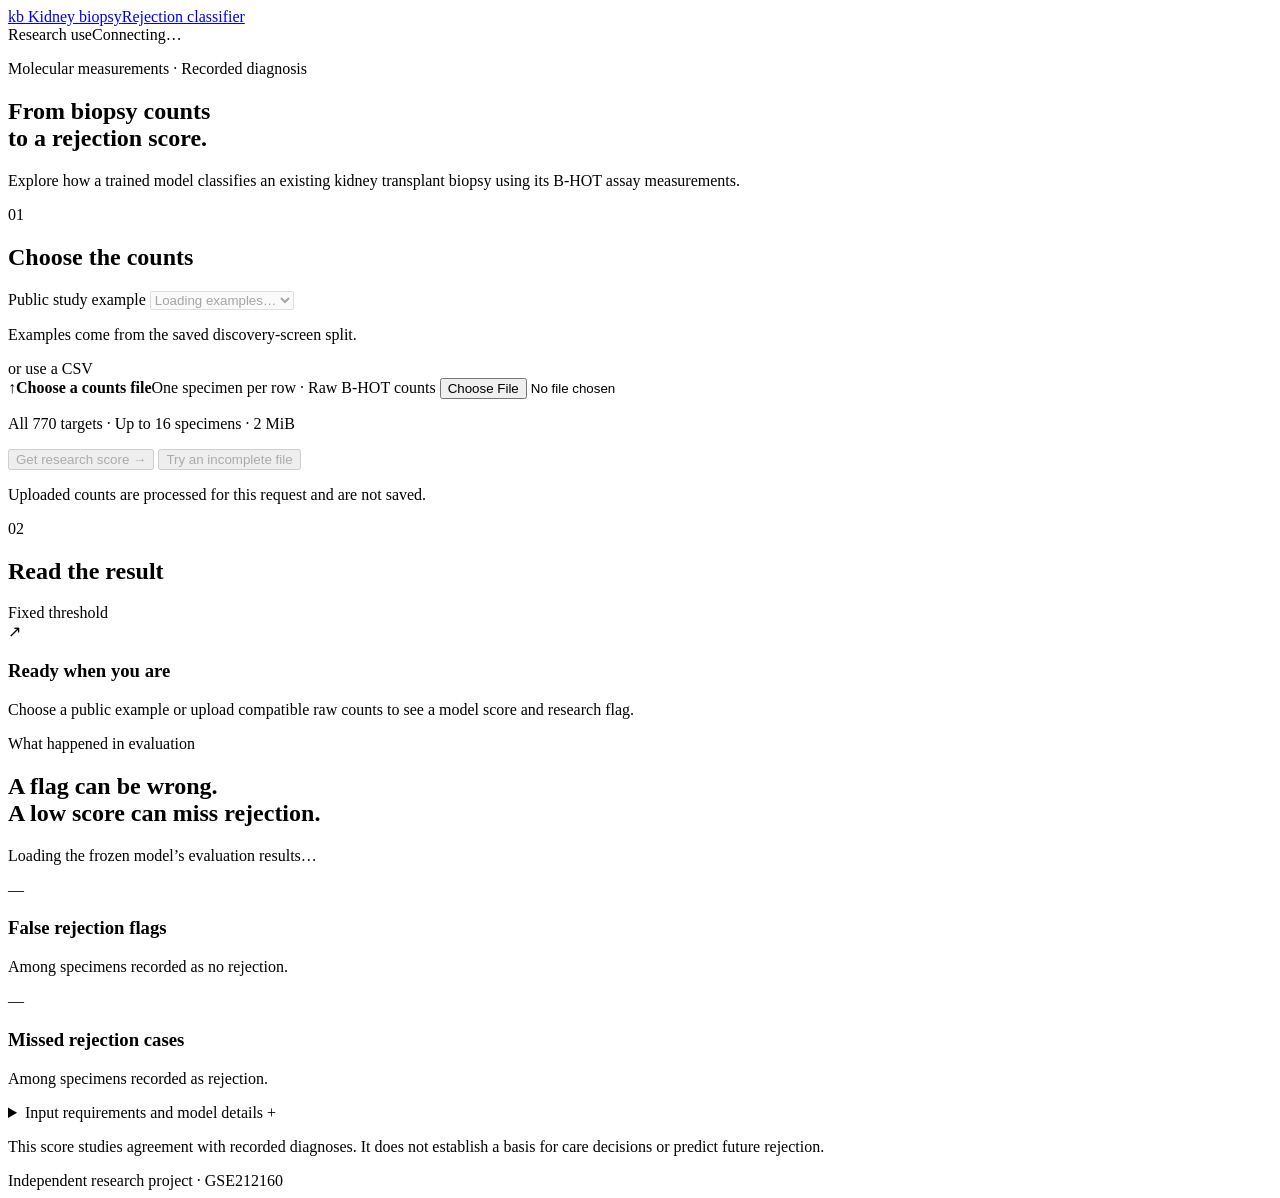
==== src/kidney_biopsy/static/index.html @ b18dcd8f "Complete subtype analysis and add tested prediction service Compare four-class models with the froze" ====
<!doctype html>
<html lang="en">
<head>
  <meta charset="utf-8">
  <meta name="viewport" content="width=device-width, initial-scale=1">
  <meta name="theme-color" content="#173b40">
  <title>Kidney biopsy · Research classifier</title>
  <link rel="stylesheet" href="/assets/style.css">
  <script src="/assets/app.js" defer></script>
</head>
<body>
  <header class="site-header">
    <a class="brand" href="/" aria-label="Kidney biopsy classifier home">
      <span class="brand-mark" aria-hidden="true">kb</span>
      <span>Kidney biopsy<span class="brand-subtitle">Rejection classifier</span></span>
    </a>
    <div class="header-right"><span class="research-tag">Research use</span><span class="service-status" id="service-status" role="status">Connecting…</span></div>
  </header>
  <main>
    <section class="intro" aria-labelledby="page-title">
      <p class="eyebrow">Molecular measurements · Recorded diagnosis</p>
      <h1 id="page-title">From biopsy counts<br>to a rejection score.</h1>
      <p class="intro-copy">Explore how a trained model classifies an existing kidney transplant biopsy using its B-HOT assay measurements.</p>
    </section>

    <div class="workspace">
      <section class="panel input-panel" aria-labelledby="input-title">
        <div class="section-heading"><span class="step-number">01</span><h2 id="input-title">Choose the counts</h2></div>
        <label for="example-select">Public study example</label>
        <select id="example-select" disabled><option value="">Loading examples…</option></select>
        <p id="example-description" class="field-help">Examples come from the saved discovery-screen split.</p>
        <div class="divider"><span>or use a CSV</span></div>
        <label class="upload-label" for="counts-file"><span class="upload-symbol" aria-hidden="true">↑</span><strong>Choose a counts file</strong><span>One specimen per row · Raw B-HOT counts</span></label>
        <input id="counts-file" type="file" accept=".csv,text/csv" aria-describedby="input-limits">
        <div class="file-selection" id="file-selection" hidden><span id="file-name"></span><button id="clear-file" type="button" class="text-button">Clear</button></div>
        <p class="field-help" id="input-limits">All 770 targets · Up to 16 specimens · 2 MiB</p>
        <button type="button" id="run-button" class="primary-button" disabled>Get research score <span aria-hidden="true">→</span></button>
        <button type="button" id="invalid-button" class="invalid-button" disabled>Try an incomplete file</button>
        <p class="privacy-note">Uploaded counts are processed for this request and are not saved.</p>
      </section>

      <section class="panel result-panel" aria-labelledby="result-title">
        <div class="section-heading"><span class="step-number">02</span><h2 id="result-title">Read the result</h2><span class="fixed-tag">Fixed threshold</span></div>
        <div id="result-content" aria-live="polite" aria-atomic="true">
          <div class="empty-result"><span class="empty-icon" aria-hidden="true">↗</span><h3>Ready when you are</h3><p>Choose a public example or upload compatible raw counts to see a model score and research flag.</p></div>
        </div>
        <div id="threshold-context" class="threshold-context" hidden>
          <div><span>Frozen threshold</span><strong id="threshold-value"></strong></div>
          <p>A score at or above this threshold receives a rejection flag. The threshold was selected on discovery-screen data and is held fixed here.</p>
        </div>
      </section>
    </div>

    <section class="evidence" aria-labelledby="evidence-title">
      <div class="evidence-intro"><p class="eyebrow">What happened in evaluation</p><h2 id="evidence-title">A flag can be wrong.<br>A low score can miss rejection.</h2><p id="evaluation-description">Loading the frozen model’s evaluation results…</p></div>
      <div class="evidence-card"><span class="evidence-number" id="false-flags">—</span><h3>False rejection flags</h3><p id="false-flags-description">Among specimens recorded as no rejection.</p></div>
      <div class="evidence-card"><span class="evidence-number" id="missed-rejection">—</span><h3>Missed rejection cases</h3><p id="missed-description">Among specimens recorded as rejection.</p></div>
    </section>

    <details class="requirements" id="input-requirements"><summary>Input requirements and model details <span aria-hidden="true">+</span></summary><div class="requirements-content"><p>The CSV starts with a specimen ID column, followed by all required raw assay targets, including the 12 housekeeping targets. Target columns may be reordered. Missing, duplicate, extra, nonnumeric, negative, or non-finite measurements fail the entire batch. Specimen IDs must be present and unique.</p><p>The caller must establish that measurements came from the compatible assay. A valid numeric file alone cannot establish assay compatibility.</p><p><a href="/model" target="_blank" rel="noopener">View required target names and model metadata ↗</a></p><p class="model-version">Model <code id="model-version">Unavailable</code></p></div></details>
    <footer><p>This score studies agreement with recorded diagnoses. It does not establish a basis for care decisions or predict future rejection.</p><span>Independent research project · GSE212160</span></footer>
  </main>
</body>
</html>
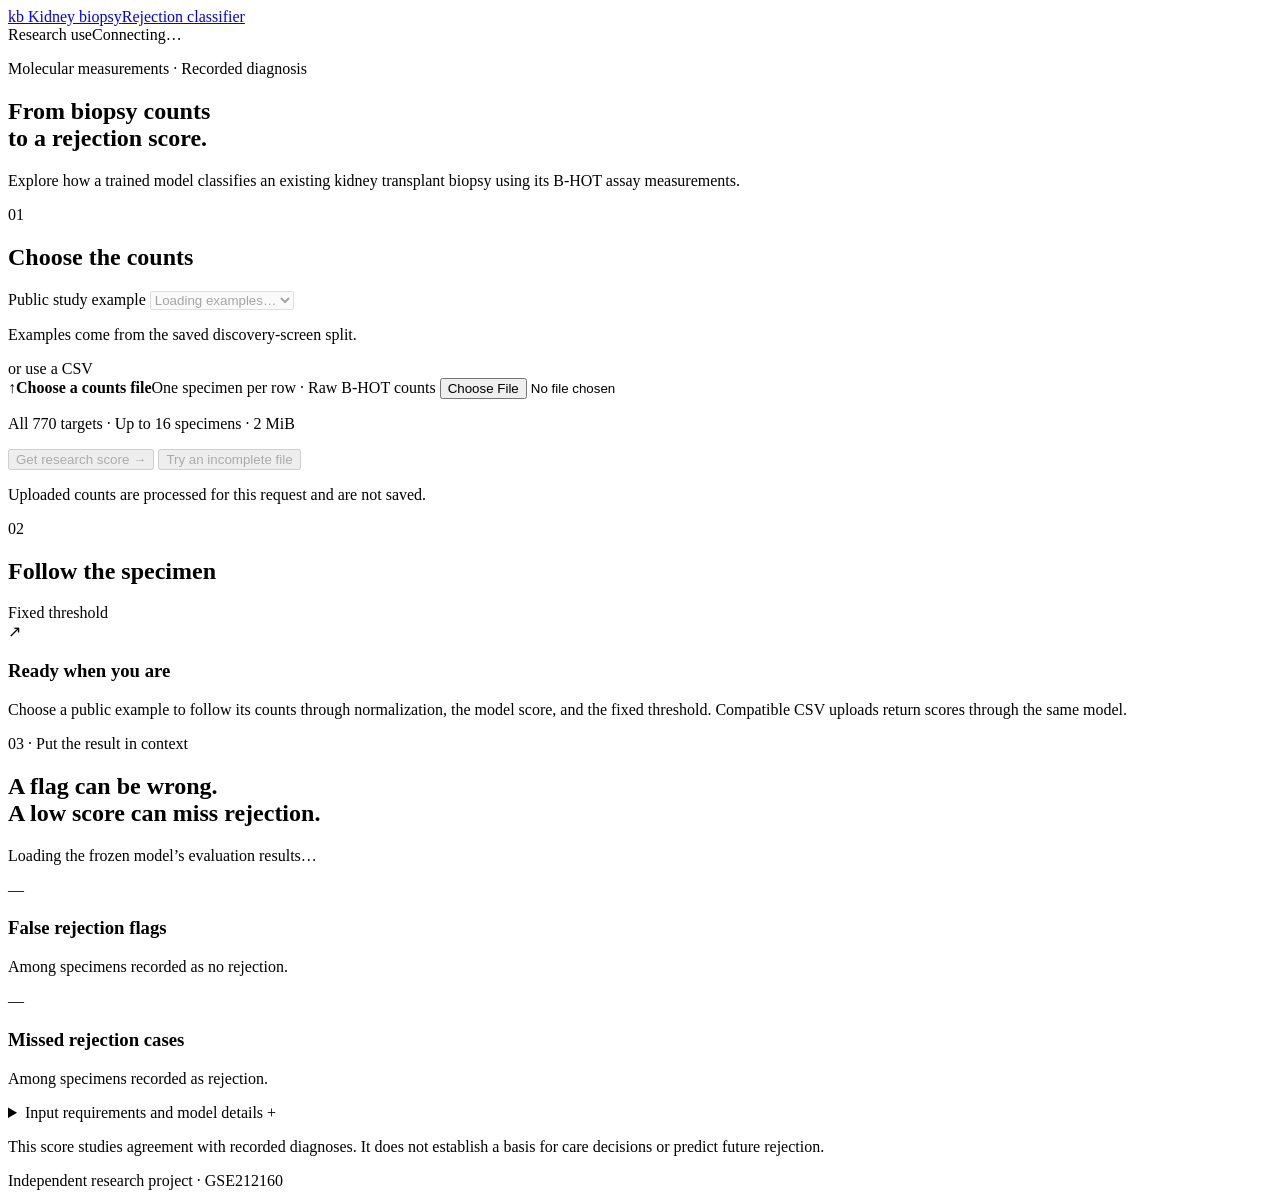
==== commit a666922b: "Add specimen walkthrough and discovery model-choice stability study" ====
--- a/src/kidney_biopsy/static/index.html
+++ b/src/kidney_biopsy/static/index.html
@@ -40,9 +40,9 @@
       </section>
 
       <section class="panel result-panel" aria-labelledby="result-title">
-        <div class="section-heading"><span class="step-number">02</span><h2 id="result-title">Read the result</h2><span class="fixed-tag">Fixed threshold</span></div>
+        <div class="section-heading"><span class="step-number">02</span><h2 id="result-title">Follow the specimen</h2><span class="fixed-tag">Fixed threshold</span></div>
         <div id="result-content" aria-live="polite" aria-atomic="true">
-          <div class="empty-result"><span class="empty-icon" aria-hidden="true">↗</span><h3>Ready when you are</h3><p>Choose a public example or upload compatible raw counts to see a model score and research flag.</p></div>
+          <div class="empty-result"><span class="empty-icon" aria-hidden="true">↗</span><h3>Ready when you are</h3><p>Choose a public example to follow its counts through normalization, the model score, and the fixed threshold. Compatible CSV uploads return scores through the same model.</p></div>
         </div>
         <div id="threshold-context" class="threshold-context" hidden>
           <div><span>Frozen threshold</span><strong id="threshold-value"></strong></div>
@@ -52,7 +52,7 @@
     </div>
 
     <section class="evidence" aria-labelledby="evidence-title">
-      <div class="evidence-intro"><p class="eyebrow">What happened in evaluation</p><h2 id="evidence-title">A flag can be wrong.<br>A low score can miss rejection.</h2><p id="evaluation-description">Loading the frozen model’s evaluation results…</p></div>
+      <div class="evidence-intro"><p class="eyebrow">03 · Put the result in context</p><h2 id="evidence-title">A flag can be wrong.<br> A low score can miss rejection.</h2><p id="evaluation-description">Loading the frozen model’s evaluation results…</p><p id="example-evidence-context" hidden>This public discovery-screen example illustrates the software. The error counts describe the separate technical-validation cohort.</p></div>
       <div class="evidence-card"><span class="evidence-number" id="false-flags">—</span><h3>False rejection flags</h3><p id="false-flags-description">Among specimens recorded as no rejection.</p></div>
       <div class="evidence-card"><span class="evidence-number" id="missed-rejection">—</span><h3>Missed rejection cases</h3><p id="missed-description">Among specimens recorded as rejection.</p></div>
     </section>
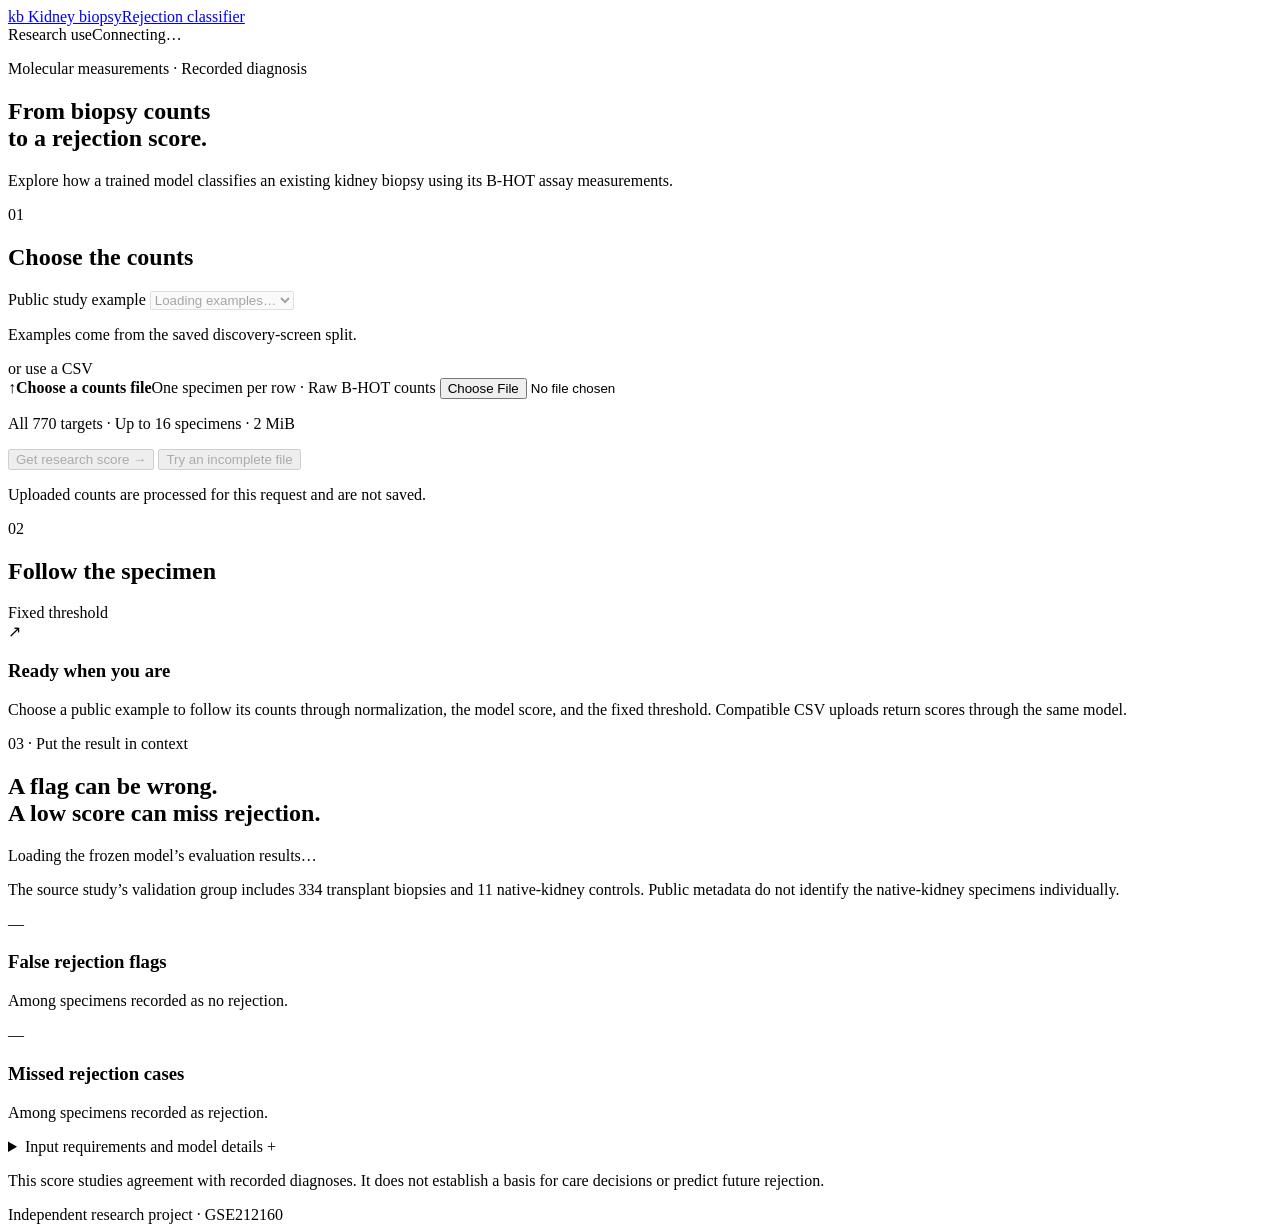
==== commit 72dcbbed: "Reconcile source-study findings and document methodology" ====
--- a/src/kidney_biopsy/static/index.html
+++ b/src/kidney_biopsy/static/index.html
@@ -20,7 +20,7 @@
     <section class="intro" aria-labelledby="page-title">
       <p class="eyebrow">Molecular measurements · Recorded diagnosis</p>
       <h1 id="page-title">From biopsy counts<br>to a rejection score.</h1>
-      <p class="intro-copy">Explore how a trained model classifies an existing kidney transplant biopsy using its B-HOT assay measurements.</p>
+      <p class="intro-copy">Explore how a trained model classifies an existing kidney biopsy using its B-HOT assay measurements.</p>
     </section>
 
     <div class="workspace">
@@ -52,7 +52,7 @@
     </div>
 
     <section class="evidence" aria-labelledby="evidence-title">
-      <div class="evidence-intro"><p class="eyebrow">03 · Put the result in context</p><h2 id="evidence-title">A flag can be wrong.<br> A low score can miss rejection.</h2><p id="evaluation-description">Loading the frozen model’s evaluation results…</p><p id="example-evidence-context" hidden>This public discovery-screen example illustrates the software. The error counts describe the separate technical-validation cohort.</p></div>
+      <div class="evidence-intro"><p class="eyebrow">03 · Put the result in context</p><h2 id="evidence-title">A flag can be wrong.<br> A low score can miss rejection.</h2><p id="evaluation-description">Loading the frozen model’s evaluation results…</p><p>The source study’s validation group includes 334 transplant biopsies and 11 native-kidney controls. Public metadata do not identify the native-kidney specimens individually.</p><p id="example-evidence-context" hidden>This public discovery-screen example illustrates the software. The error counts describe the separate technical-validation cohort.</p></div>
       <div class="evidence-card"><span class="evidence-number" id="false-flags">—</span><h3>False rejection flags</h3><p id="false-flags-description">Among specimens recorded as no rejection.</p></div>
       <div class="evidence-card"><span class="evidence-number" id="missed-rejection">—</span><h3>Missed rejection cases</h3><p id="missed-description">Among specimens recorded as rejection.</p></div>
     </section>
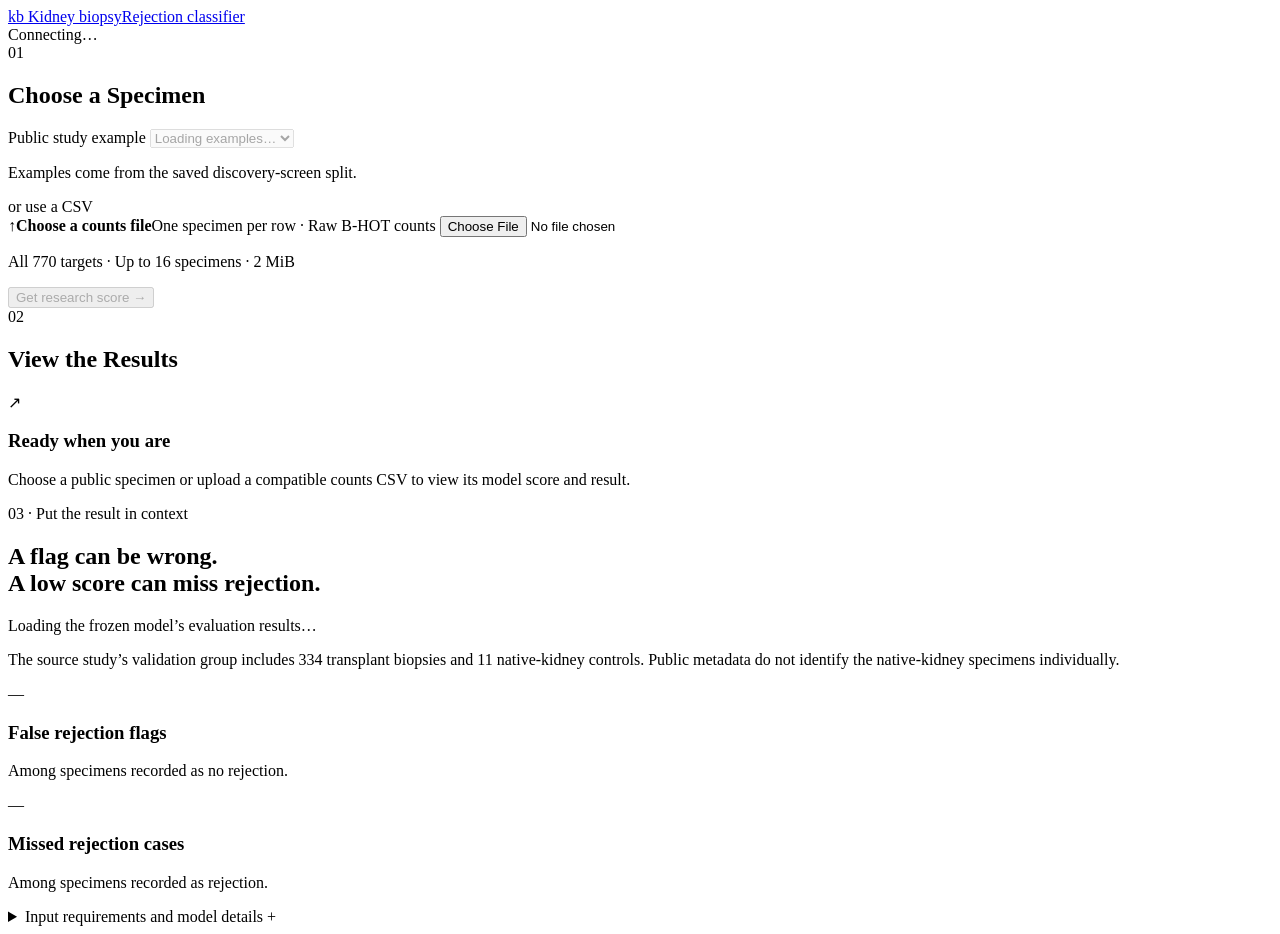
==== commit fbb25fcc: "Simplify scoring UI and add false-positive and false-negative examples Remove extra headings, badges" ====
--- a/src/kidney_biopsy/static/index.html
+++ b/src/kidney_biopsy/static/index.html
@@ -14,18 +14,12 @@
       <span class="brand-mark" aria-hidden="true">kb</span>
       <span>Kidney biopsy<span class="brand-subtitle">Rejection classifier</span></span>
     </a>
-    <div class="header-right"><span class="research-tag">Research use</span><span class="service-status" id="service-status" role="status">Connecting…</span></div>
+    <div class="header-right"><span class="service-status" id="service-status" role="status">Connecting…</span></div>
   </header>
   <main>
-    <section class="intro" aria-labelledby="page-title">
-      <p class="eyebrow">Molecular measurements · Recorded diagnosis</p>
-      <h1 id="page-title">From biopsy counts<br>to a rejection score.</h1>
-      <p class="intro-copy">Explore how a trained model classifies an existing kidney biopsy using its B-HOT assay measurements.</p>
-    </section>
-
     <div class="workspace">
       <section class="panel input-panel" aria-labelledby="input-title">
-        <div class="section-heading"><span class="step-number">01</span><h2 id="input-title">Choose the counts</h2></div>
+        <div class="section-heading"><span class="step-number">01</span><h2 id="input-title">Choose a Specimen</h2></div>
         <label for="example-select">Public study example</label>
         <select id="example-select" disabled><option value="">Loading examples…</option></select>
         <p id="example-description" class="field-help">Examples come from the saved discovery-screen split.</p>
@@ -35,14 +29,12 @@
         <div class="file-selection" id="file-selection" hidden><span id="file-name"></span><button id="clear-file" type="button" class="text-button">Clear</button></div>
         <p class="field-help" id="input-limits">All 770 targets · Up to 16 specimens · 2 MiB</p>
         <button type="button" id="run-button" class="primary-button" disabled>Get research score <span aria-hidden="true">→</span></button>
-        <button type="button" id="invalid-button" class="invalid-button" disabled>Try an incomplete file</button>
-        <p class="privacy-note">Uploaded counts are processed for this request and are not saved.</p>
       </section>
 
       <section class="panel result-panel" aria-labelledby="result-title">
-        <div class="section-heading"><span class="step-number">02</span><h2 id="result-title">Follow the specimen</h2><span class="fixed-tag">Fixed threshold</span></div>
+        <div class="section-heading"><span class="step-number">02</span><h2 id="result-title">View the Results</h2></div>
         <div id="result-content" aria-live="polite" aria-atomic="true">
-          <div class="empty-result"><span class="empty-icon" aria-hidden="true">↗</span><h3>Ready when you are</h3><p>Choose a public example to follow its counts through normalization, the model score, and the fixed threshold. Compatible CSV uploads return scores through the same model.</p></div>
+          <div class="empty-result"><span class="empty-icon" aria-hidden="true">↗</span><h3>Ready when you are</h3><p>Choose a public specimen or upload a compatible counts CSV to view its model score and result.</p></div>
         </div>
         <div id="threshold-context" class="threshold-context" hidden>
           <div><span>Frozen threshold</span><strong id="threshold-value"></strong></div>
@@ -58,7 +50,6 @@
     </section>
 
     <details class="requirements" id="input-requirements"><summary>Input requirements and model details <span aria-hidden="true">+</span></summary><div class="requirements-content"><p>The CSV starts with a specimen ID column, followed by all required raw assay targets, including the 12 housekeeping targets. Target columns may be reordered. Missing, duplicate, extra, nonnumeric, negative, or non-finite measurements fail the entire batch. Specimen IDs must be present and unique.</p><p>The caller must establish that measurements came from the compatible assay. A valid numeric file alone cannot establish assay compatibility.</p><p><a href="/model" target="_blank" rel="noopener">View required target names and model metadata ↗</a></p><p class="model-version">Model <code id="model-version">Unavailable</code></p></div></details>
-    <footer><p>This score studies agreement with recorded diagnoses. It does not establish a basis for care decisions or predict future rejection.</p><span>Independent research project · GSE212160</span></footer>
   </main>
 </body>
 </html>
